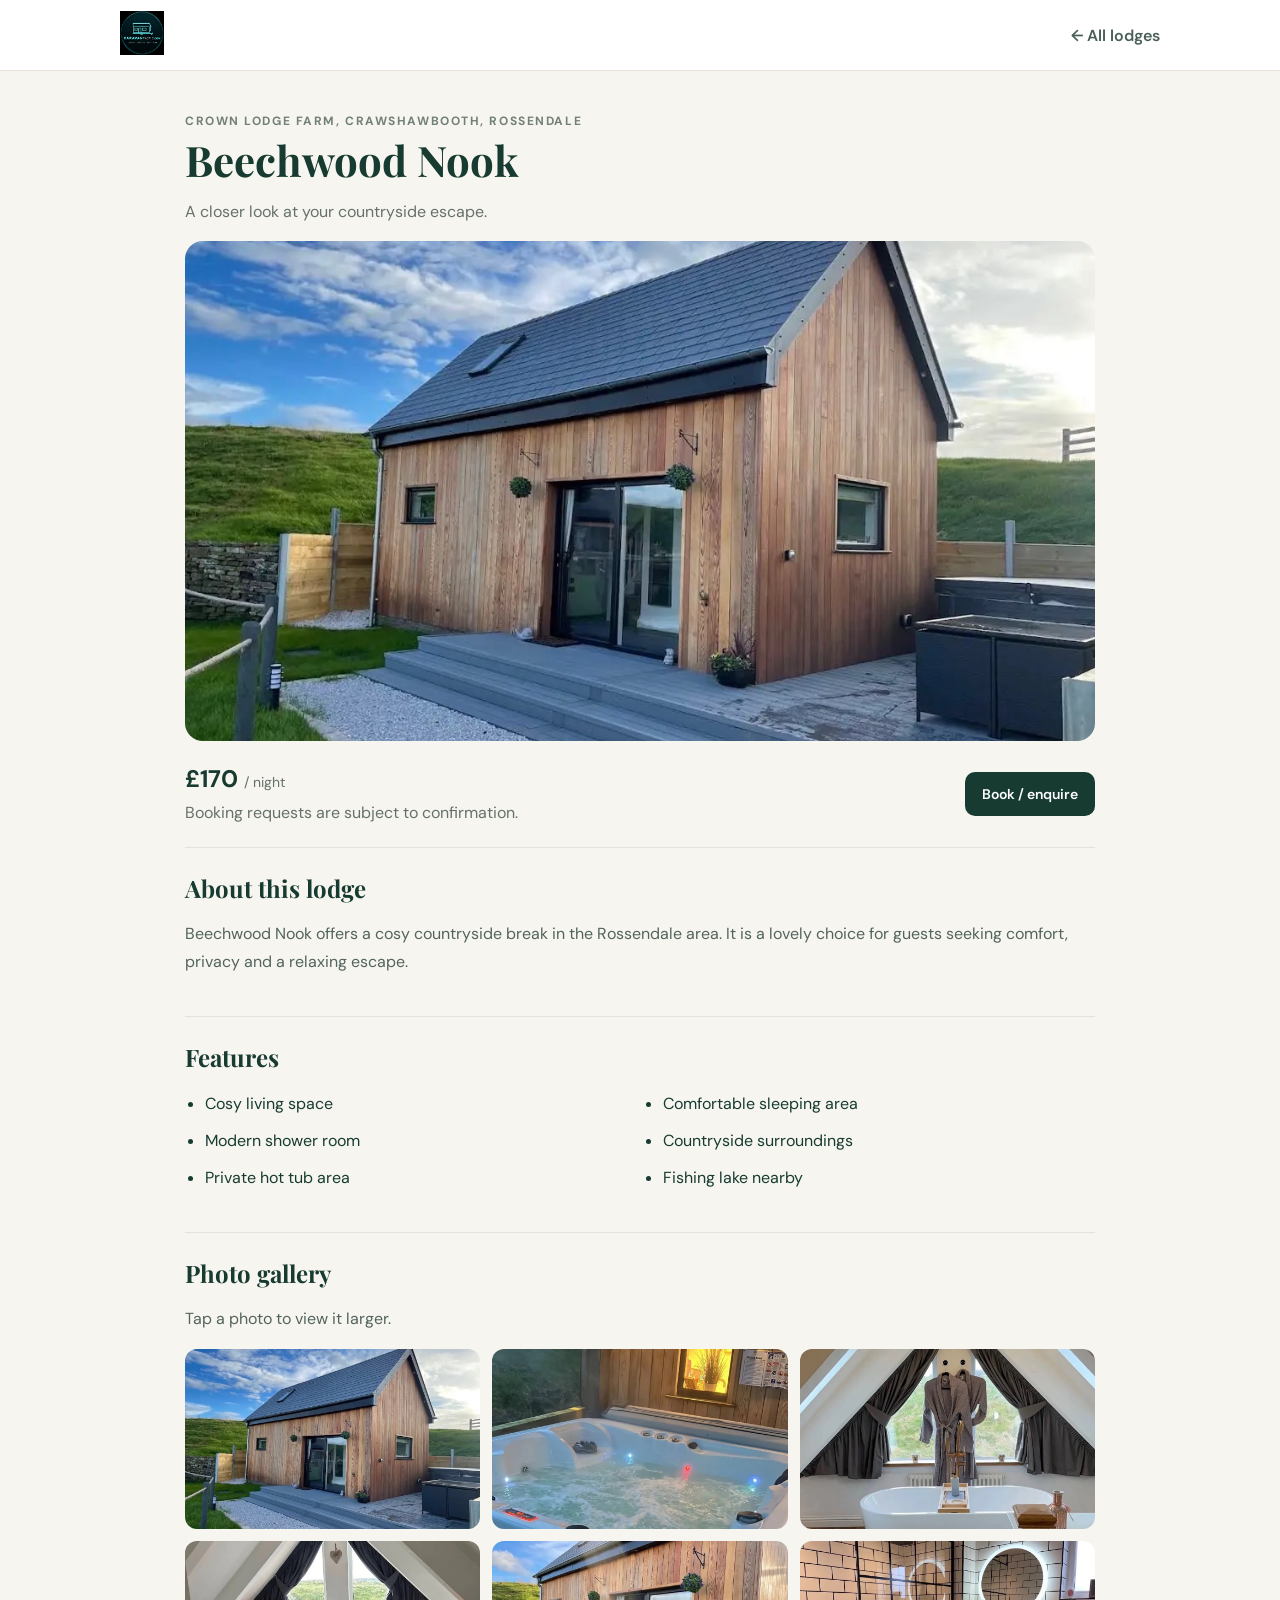
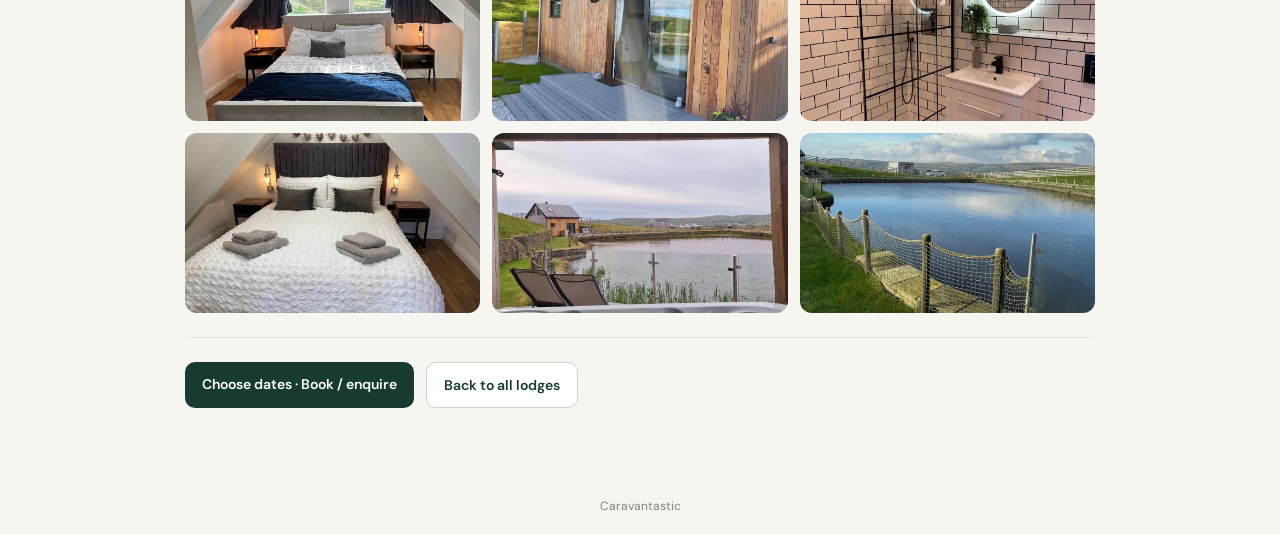
==== beechwood.html @ 0dffc5d6 "Add files via upload" ====
<!doctype html><html lang="en"><head><meta charset="utf-8"><meta name="viewport" content="width=device-width,initial-scale=1"><title>Caravantastic | Beechwood Nook</title><link rel="stylesheet" href="style.css"></head><body><header><div class="wrap nav"><a class="brand" href="index.html"><img src="logo.jpeg" alt="Caravantastic"></a><a class="back-link" href="index.html">← All lodges</a></div></header><main><div class="wrap lodge-detail"><div class="eyebrow">Crown Lodge Farm, Crawshawbooth, Rossendale</div><h1>Beechwood Nook</h1><p class="sub">A closer look at your countryside escape.</p><img class="detail-cover" src="beechwood-01.jpeg" alt="Beechwood Nook cover photo"><div class="detail-heading"><div><div class="price">£170 <span>/ night</span></div><p class="sub">Booking requests are subject to confirmation.</p></div><button onclick="book()">Book / enquire</button></div><section class="detail-section"><h2>About this lodge</h2><p>Beechwood Nook offers a cosy countryside break in the Rossendale area. It is a lovely choice for guests seeking comfort, privacy and a relaxing escape.</p></section><section class="detail-section"><h2>Features</h2><ul class="feature-list"><li>Cosy living space</li><li>Comfortable sleeping area</li><li>Modern shower room</li><li>Countryside surroundings</li><li>Private hot tub area</li><li>Fishing lake nearby</li></ul></section><section class="detail-section"><h2>Photo gallery</h2><p class="sub">Tap a photo to view it larger.</p><div class="photo-gallery"><a href="beechwood-01.jpeg" target="_blank" aria-label="View photo 1"><img src="beechwood-01.jpeg" alt="Beechwood Nook – photo 1" loading="lazy"></a>
<a href="beechwood-02.jpeg" target="_blank" aria-label="View photo 2"><img src="beechwood-02.jpeg" alt="Beechwood Nook – photo 2" loading="lazy"></a>
<a href="beechwood-03.jpeg" target="_blank" aria-label="View photo 3"><img src="beechwood-03.jpeg" alt="Beechwood Nook – photo 3" loading="lazy"></a>
<a href="beechwood-04.jpeg" target="_blank" aria-label="View photo 4"><img src="beechwood-04.jpeg" alt="Beechwood Nook – photo 4" loading="lazy"></a>
<a href="beechwood-05.jpeg" target="_blank" aria-label="View photo 5"><img src="beechwood-05.jpeg" alt="Beechwood Nook – photo 5" loading="lazy"></a>
<a href="beechwood-06.jpeg" target="_blank" aria-label="View photo 6"><img src="beechwood-06.jpeg" alt="Beechwood Nook – photo 6" loading="lazy"></a>
<a href="beechwood-07.jpeg" target="_blank" aria-label="View photo 7"><img src="beechwood-07.jpeg" alt="Beechwood Nook – photo 7" loading="lazy"></a>
<a href="beechwood-08.jpeg" target="_blank" aria-label="View photo 8"><img src="beechwood-08.jpeg" alt="Beechwood Nook – photo 8" loading="lazy"></a>
<a href="beechwood-09.jpeg" target="_blank" aria-label="View photo 9"><img src="beechwood-09.jpeg" alt="Beechwood Nook – photo 9" loading="lazy"></a></div></section><div class="detail-cta"><button onclick="book()">Choose dates · Book / enquire</button><a class="btn secondary" href="index.html">Back to all lodges</a></div></div></main><footer>Caravantastic</footer><script src="common.js"></script><script>function book(){save({property:'Beechwood Nook',location:'Crown Lodge Farm, Crawshawbooth, Rossendale',price:170});location.href='dates.html'}</script></body></html>
---- style.css ----
@import url('https://fonts.googleapis.com/css2?family=DM+Sans:wght@400;500;600;700&family=Playfair+Display:wght@600;700&display=swap');
*{box-sizing:border-box}body{margin:0;background:#f7f5f0;color:#173b31;font-family:'DM Sans',sans-serif}a{text-decoration:none;color:inherit}.wrap{max-width:1080px;margin:auto;padding:0 20px}header{background:#fff;border-bottom:1px solid #e8e4dc}.nav{height:70px;display:flex;align-items:center;justify-content:space-between}.brand img{height:44px;max-width:190px;object-fit:contain}.brand-text{font:700 26px 'Playfair Display',serif}.step{font-size:13px;color:#6e776f}main{padding:42px 0 70px}h1,h2{font-family:'Playfair Display',serif}h1{font-size:42px;line-height:1.1;margin:8px 0 12px}.eyebrow{text-transform:uppercase;letter-spacing:.13em;font-size:12px;font-weight:700;color:#718078}.sub,.muted{color:#65716b;line-height:1.6}.grid,.pay-grid{display:grid;grid-template-columns:repeat(2,1fr);gap:22px;margin-top:28px}.card,.panel,.pay-card{background:#fff;border:1px solid #e6e2da;border-radius:18px;box-shadow:0 8px 28px rgba(23,59,49,.06)}.card{overflow:hidden}.gallery{display:grid;grid-template-columns:2fr 1fr;gap:4px;height:260px;background:#eee}.gallery img{width:100%;height:100%;object-fit:cover}.gallery .side{display:grid;grid-template-rows:1fr 1fr;gap:4px}.info,.panel,.pay-card{padding:22px}.location{color:#6c7771;font-size:14px}.price{font-weight:700;font-size:19px;margin:12px 0}.features{display:flex;flex-wrap:wrap;gap:7px;margin:14px 0}.tag{background:#f0f3ef;border-radius:999px;padding:7px 10px;font-size:12px;color:#496058}button,.btn{border:0;background:#173b31;color:#fff;padding:13px 17px;border-radius:10px;font:600 14px 'DM Sans';cursor:pointer;display:inline-flex;justify-content:center}.secondary{background:#fff!important;color:#173b31!important;border:1px solid #ccd4cf!important}.actions{display:flex;gap:12px;margin-top:28px}.right{margin-left:auto}.row,.summary{display:grid;grid-template-columns:1fr 1fr;gap:16px}.field{margin-bottom:17px}label{display:block;font-weight:600;font-size:13px;margin-bottom:7px}input,textarea{width:100%;border:1px solid #d5dcd7;border-radius:10px;padding:13px;background:#fff;font:15px 'DM Sans';color:#173b31}textarea{min-height:110px}.notice{background:#f0f3ef;border-radius:12px;padding:14px;margin:15px 0;color:#52645d;font-size:13px;line-height:1.5}.summary{gap:0;border-top:1px solid #e8e4dc}.summary div{padding:13px 0;border-bottom:1px solid #e8e4dc}.summary strong{display:block;font-size:12px;color:#748078;margin-bottom:4px}.total{font-size:24px;font-weight:700;margin-top:20px}.wallet{word-break:break-all;background:#f5f6f3;padding:12px;border-radius:9px;font-size:13px;margin:12px 0}footer{text-align:center;color:#7a837e;font-size:12px;padding:20px}@media(max-width:720px){h1{font-size:34px}.grid,.pay-grid,.row,.summary{grid-template-columns:1fr}.gallery{height:230px}.nav{height:64px}}.content-section{max-width:1000px;margin:45px auto;padding:20px;text-align:center}.reviews-grid{display:grid;grid-template-columns:repeat(auto-fit,minmax(220px,1fr));gap:20px}.review-card{padding:25px;background:#f4f1ec;border-radius:15px}.detail-cover{width:100%;max-height:450px;object-fit:cover;border-radius:18px}.gallery{display:grid;grid-template-columns:repeat(auto-fit,minmax(180px,1fr));gap:15px}.gallery img{width:100%;height:190px;object-fit:cover;border-radius:12px}
.cabin-details-inline{max-width:1100px;margin:50px auto;padding:20px}.details-intro{text-align:center}.cabin-accordion{margin:25px 0;border:1px solid #ddd;border-radius:18px;overflow:hidden;background:#fff;box-shadow:0 8px 25px #0000000d}.cabin-accordion summary{display:flex;align-items:center;gap:20px;padding:15px;cursor:pointer;list-style:none}.cabin-accordion summary::-webkit-details-marker{display:none}.cabin-accordion summary img{width:130px;height:100px;object-fit:cover;border-radius:12px}.cabin-accordion summary span{display:flex;flex-direction:column;gap:8px}.cabin-accordion summary small{opacity:.7}.accordion-content{padding:0 22px 25px}.inline-gallery{display:grid;grid-template-columns:repeat(auto-fit,minmax(150px,1fr));gap:12px}.inline-gallery img{width:100%;height:170px;object-fit:cover;border-radius:12px}.accordion-content li{margin:8px 0}@media(max-width:600px){.cabin-accordion summary img{width:95px;height:80px}}

/* Caravantastic lodge pages */
.lodge-grid{align-items:stretch}.lodge-card{display:flex;flex-direction:column}.lodge-photo{display:block;height:280px;overflow:hidden;background:#e8e8e2}.lodge-photo img{width:100%;height:100%;object-fit:cover;transition:transform .25s}.lodge-photo:hover img{transform:scale(1.025)}.lodge-card .info{display:flex;flex-direction:column;align-items:flex-start;flex:1}.lodge-card h2{font-size:27px;margin:8px 0}.card-copy{color:#65716b;line-height:1.6;margin:5px 0}.price span{font-size:14px;font-weight:400;color:#65716b}.lodge-link{margin-top:auto;min-width:150px}.home-note{text-align:center;color:#65716b;font-size:13px;margin:28px 0 0}.back-link{font-weight:600;color:#496058}.lodge-detail{max-width:950px}.detail-heading{display:flex;justify-content:space-between;align-items:center;gap:20px;padding:22px 0;border-bottom:1px solid #e6e2da}.detail-heading .price{font-size:24px;margin:0}.detail-section{padding:24px 0;border-bottom:1px solid #e6e2da}.detail-section h2{margin:0 0 12px}.detail-section p{line-height:1.75;color:#52645d}.feature-list{display:grid;grid-template-columns:repeat(2,minmax(0,1fr));gap:8px 25px;padding-left:20px}.feature-list li{padding:4px 0}.photo-gallery{display:grid;grid-template-columns:repeat(3,minmax(0,1fr));gap:12px}.photo-gallery a{display:block;overflow:hidden;border-radius:12px;background:#eee}.photo-gallery img{display:block;width:100%;height:180px;object-fit:cover;transition:transform .2s}.photo-gallery a:hover img{transform:scale(1.03)}.detail-cta{display:flex;gap:12px;flex-wrap:wrap;padding-top:24px}.detail-cover{display:block;width:100%;max-height:500px;object-fit:cover;border-radius:18px}.detail-heading .sub{margin:6px 0 0}@media(max-width:720px){.lodge-grid{grid-template-columns:1fr}.lodge-photo{height:235px}.photo-gallery{grid-template-columns:repeat(2,minmax(0,1fr))}.photo-gallery img{height:145px}.detail-heading{align-items:flex-start;flex-direction:column}.feature-list{grid-template-columns:1fr}}
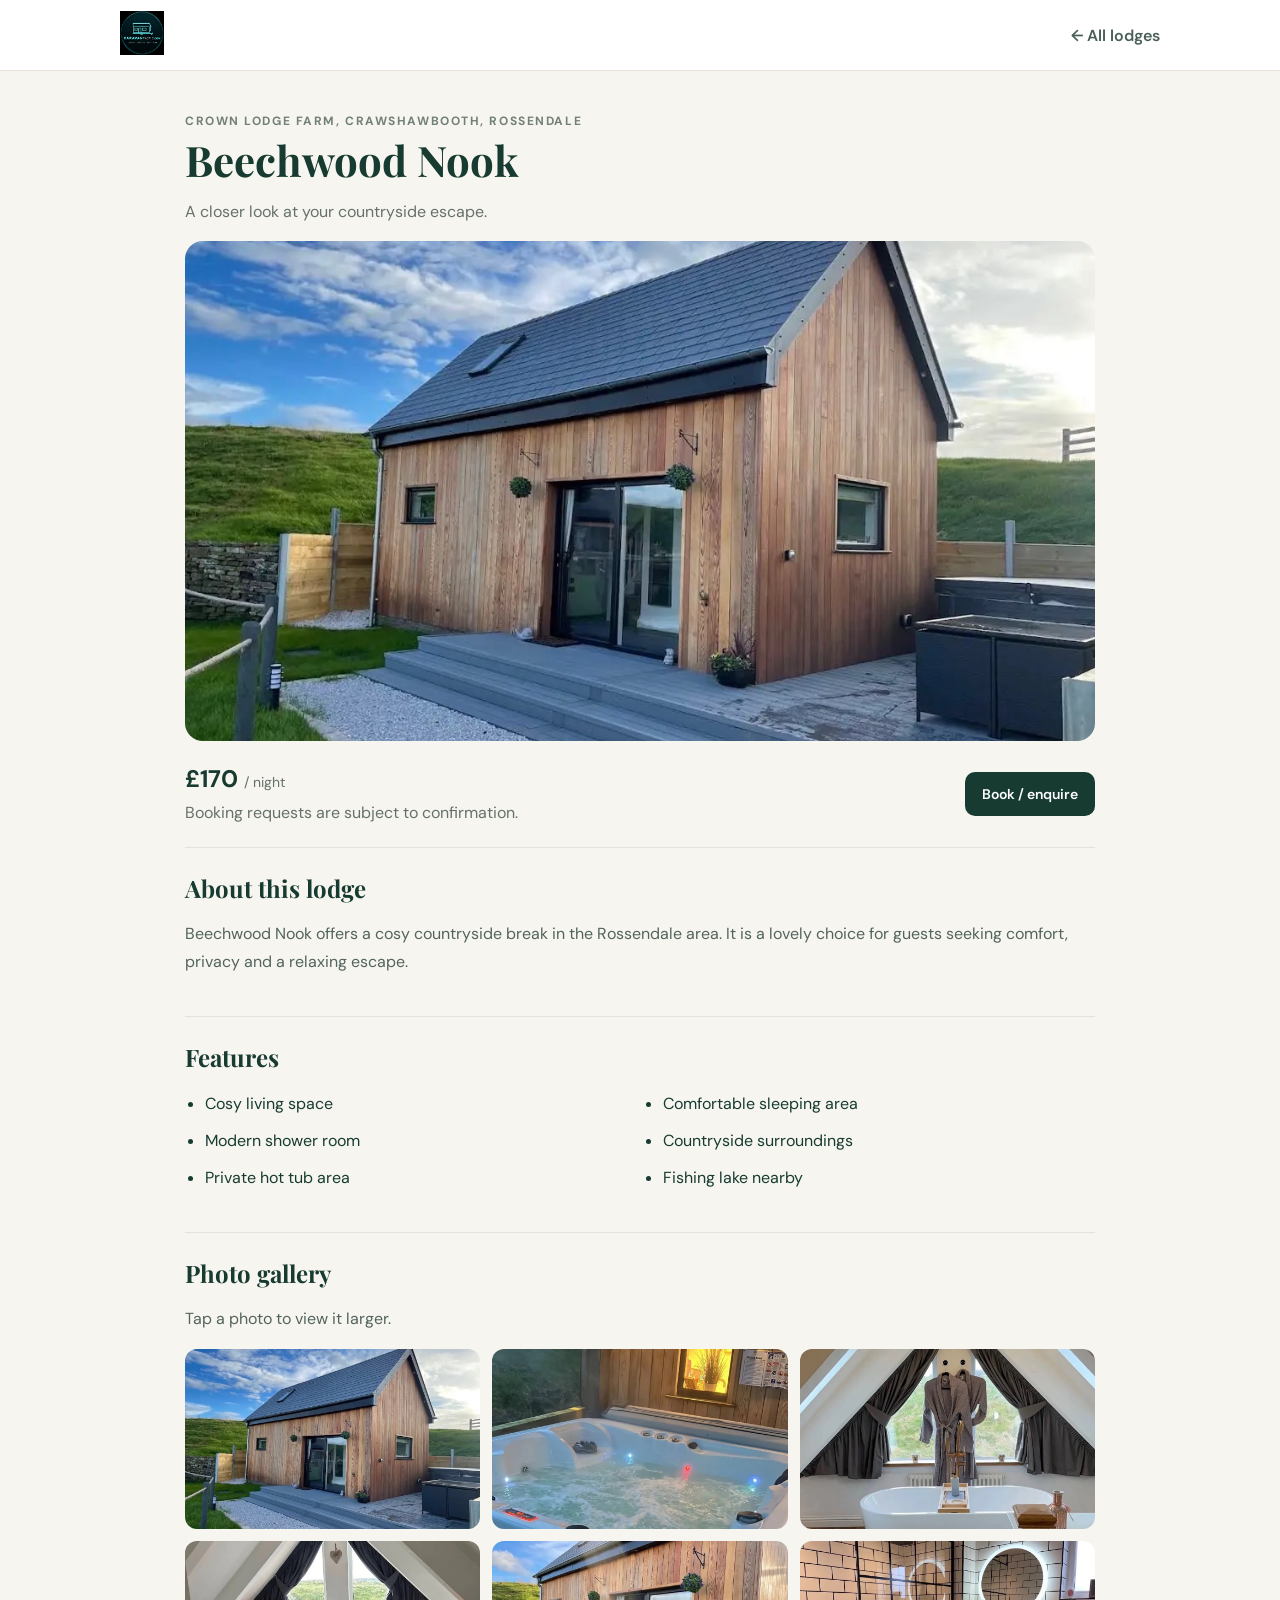
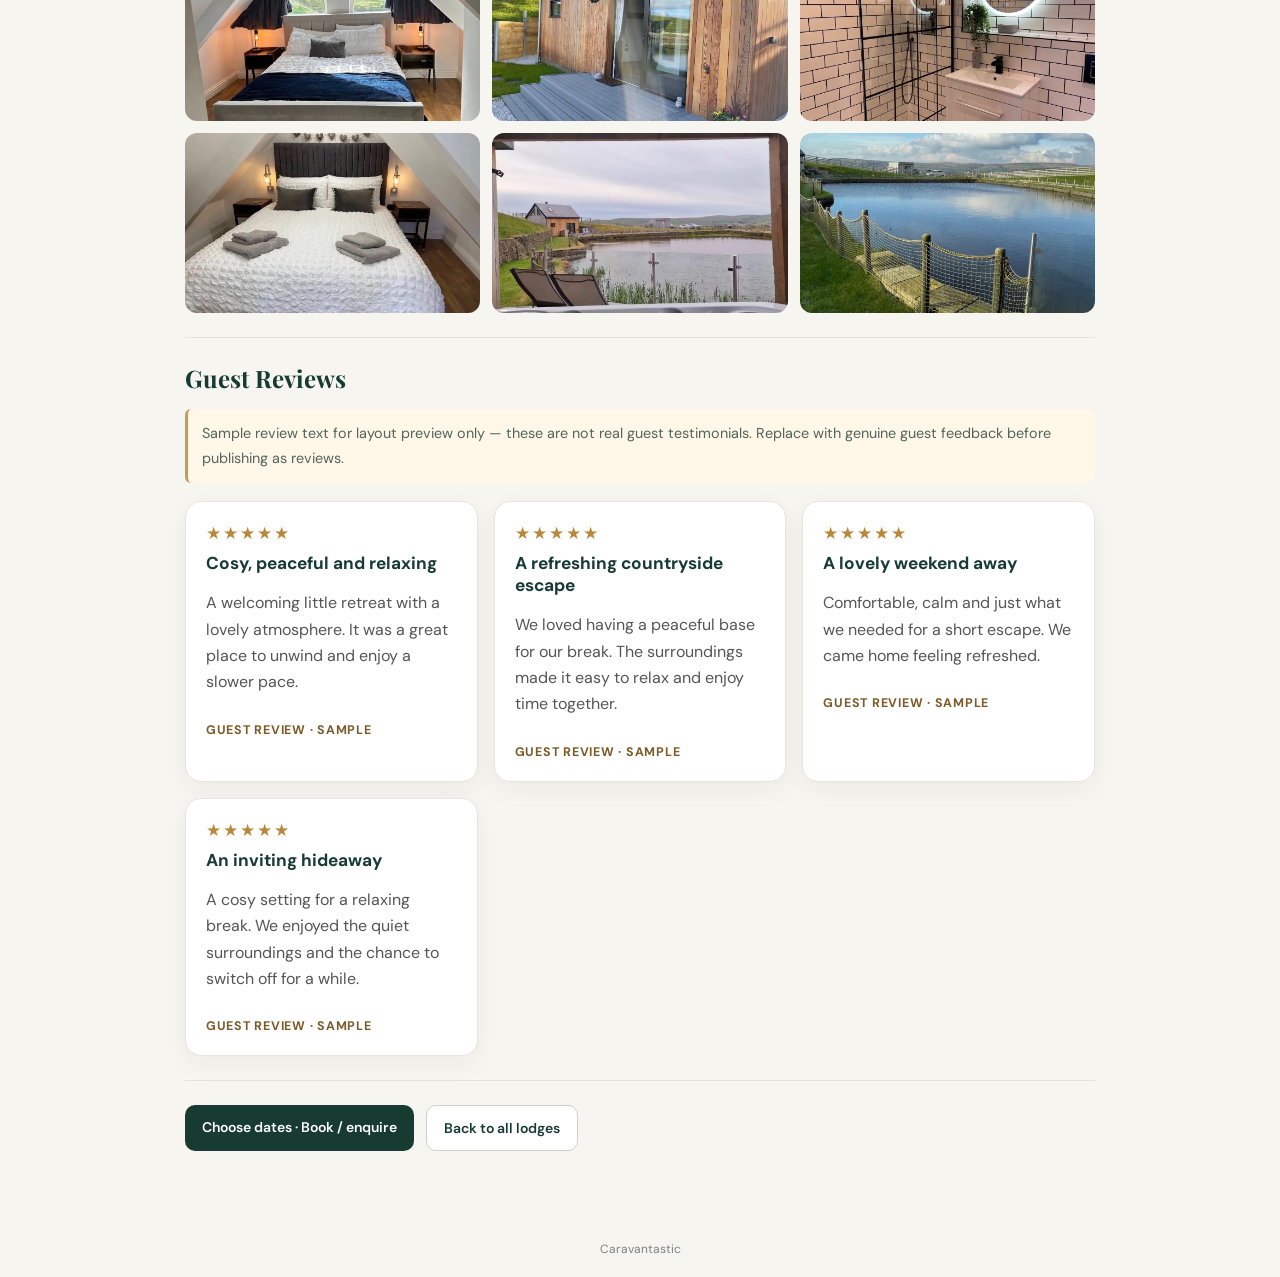
==== commit 13714941: "Add files via upload" ====
--- a/beechwood.html
+++ b/beechwood.html
@@ -6,4 +6,4 @@
 <a href="beechwood-06.jpeg" target="_blank" aria-label="View photo 6"><img src="beechwood-06.jpeg" alt="Beechwood Nook – photo 6" loading="lazy"></a>
 <a href="beechwood-07.jpeg" target="_blank" aria-label="View photo 7"><img src="beechwood-07.jpeg" alt="Beechwood Nook – photo 7" loading="lazy"></a>
 <a href="beechwood-08.jpeg" target="_blank" aria-label="View photo 8"><img src="beechwood-08.jpeg" alt="Beechwood Nook – photo 8" loading="lazy"></a>
-<a href="beechwood-09.jpeg" target="_blank" aria-label="View photo 9"><img src="beechwood-09.jpeg" alt="Beechwood Nook – photo 9" loading="lazy"></a></div></section><div class="detail-cta"><button onclick="book()">Choose dates · Book / enquire</button><a class="btn secondary" href="index.html">Back to all lodges</a></div></div></main><footer>Caravantastic</footer><script src="common.js"></script><script>function book(){save({property:'Beechwood Nook',location:'Crown Lodge Farm, Crawshawbooth, Rossendale',price:170});location.href='dates.html'}</script></body></html>+<a href="beechwood-09.jpeg" target="_blank" aria-label="View photo 9"><img src="beechwood-09.jpeg" alt="Beechwood Nook – photo 9" loading="lazy"></a></div></section><section class="detail-section guest-reviews"><h2>Guest Reviews</h2><p class="review-disclaimer">Sample review text for layout preview only — these are not real guest testimonials. Replace with genuine guest feedback before publishing as reviews.</p><div class="guest-review-grid"><article class="guest-review"><div class="review-stars" aria-label="5 out of 5 stars">★★★★★</div><h3>Cosy, peaceful and relaxing</h3><p>A welcoming little retreat with a lovely atmosphere. It was a great place to unwind and enjoy a slower pace.</p><span class="review-label">Guest review · SAMPLE</span></article><article class="guest-review"><div class="review-stars" aria-label="5 out of 5 stars">★★★★★</div><h3>A refreshing countryside escape</h3><p>We loved having a peaceful base for our break. The surroundings made it easy to relax and enjoy time together.</p><span class="review-label">Guest review · SAMPLE</span></article><article class="guest-review"><div class="review-stars" aria-label="5 out of 5 stars">★★★★★</div><h3>A lovely weekend away</h3><p>Comfortable, calm and just what we needed for a short escape. We came home feeling refreshed.</p><span class="review-label">Guest review · SAMPLE</span></article><article class="guest-review"><div class="review-stars" aria-label="5 out of 5 stars">★★★★★</div><h3>An inviting hideaway</h3><p>A cosy setting for a relaxing break. We enjoyed the quiet surroundings and the chance to switch off for a while.</p><span class="review-label">Guest review · SAMPLE</span></article></div></section><div class="detail-cta"><button onclick="book()">Choose dates · Book / enquire</button><a class="btn secondary" href="index.html">Back to all lodges</a></div></div></main><footer>Caravantastic</footer><script src="common.js"></script><script>function book(){save({property:'Beechwood Nook',location:'Crown Lodge Farm, Crawshawbooth, Rossendale',price:170});location.href='dates.html'}</script></body></html>
--- a/style.css
+++ b/style.css
@@ -4,3 +4,6 @@
 
 /* Caravantastic lodge pages */
 .lodge-grid{align-items:stretch}.lodge-card{display:flex;flex-direction:column}.lodge-photo{display:block;height:280px;overflow:hidden;background:#e8e8e2}.lodge-photo img{width:100%;height:100%;object-fit:cover;transition:transform .25s}.lodge-photo:hover img{transform:scale(1.025)}.lodge-card .info{display:flex;flex-direction:column;align-items:flex-start;flex:1}.lodge-card h2{font-size:27px;margin:8px 0}.card-copy{color:#65716b;line-height:1.6;margin:5px 0}.price span{font-size:14px;font-weight:400;color:#65716b}.lodge-link{margin-top:auto;min-width:150px}.home-note{text-align:center;color:#65716b;font-size:13px;margin:28px 0 0}.back-link{font-weight:600;color:#496058}.lodge-detail{max-width:950px}.detail-heading{display:flex;justify-content:space-between;align-items:center;gap:20px;padding:22px 0;border-bottom:1px solid #e6e2da}.detail-heading .price{font-size:24px;margin:0}.detail-section{padding:24px 0;border-bottom:1px solid #e6e2da}.detail-section h2{margin:0 0 12px}.detail-section p{line-height:1.75;color:#52645d}.feature-list{display:grid;grid-template-columns:repeat(2,minmax(0,1fr));gap:8px 25px;padding-left:20px}.feature-list li{padding:4px 0}.photo-gallery{display:grid;grid-template-columns:repeat(3,minmax(0,1fr));gap:12px}.photo-gallery a{display:block;overflow:hidden;border-radius:12px;background:#eee}.photo-gallery img{display:block;width:100%;height:180px;object-fit:cover;transition:transform .2s}.photo-gallery a:hover img{transform:scale(1.03)}.detail-cta{display:flex;gap:12px;flex-wrap:wrap;padding-top:24px}.detail-cover{display:block;width:100%;max-height:500px;object-fit:cover;border-radius:18px}.detail-heading .sub{margin:6px 0 0}@media(max-width:720px){.lodge-grid{grid-template-columns:1fr}.lodge-photo{height:235px}.photo-gallery{grid-template-columns:repeat(2,minmax(0,1fr))}.photo-gallery img{height:145px}.detail-heading{align-items:flex-start;flex-direction:column}.feature-list{grid-template-columns:1fr}}
+
+/* Guest review cards */
+.guest-review-grid{display:grid;grid-template-columns:repeat(auto-fit,minmax(220px,1fr));gap:16px;margin-top:18px}.guest-review{background:#fff;border:1px solid #e7e5df;border-radius:16px;padding:20px;box-shadow:0 8px 24px rgba(30,40,30,.05)}.guest-review h3{margin:8px 0;font-size:1.08rem}.guest-review p{color:#555;line-height:1.65}.review-stars{letter-spacing:2px;color:#b8893d;font-size:1.05rem}.review-label{display:inline-block;margin-top:10px;font-size:.78rem;font-weight:700;color:#7b5b2b;text-transform:uppercase;letter-spacing:.06em}.review-disclaimer{padding:12px 14px;background:#fff7e8;border-left:3px solid #c69b52;border-radius:6px;color:#684e25;font-size:.9rem;line-height:1.5}
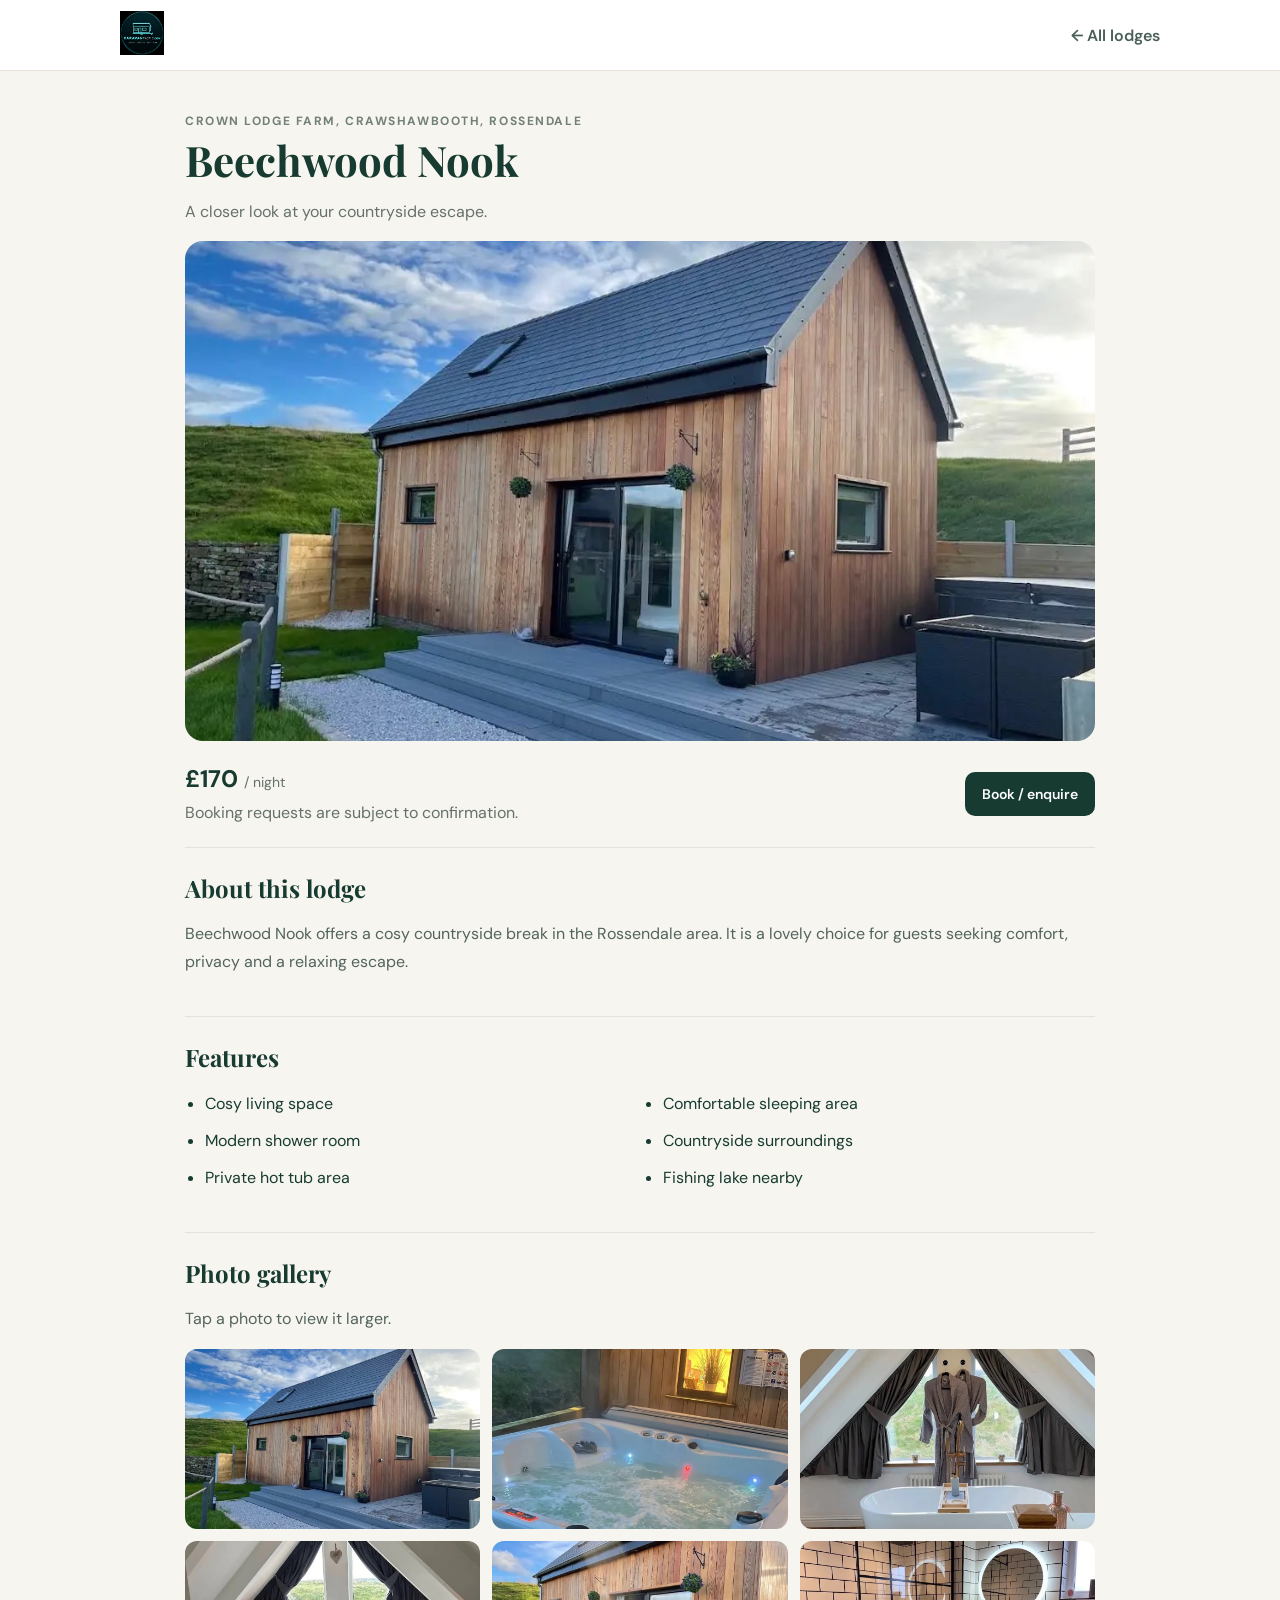
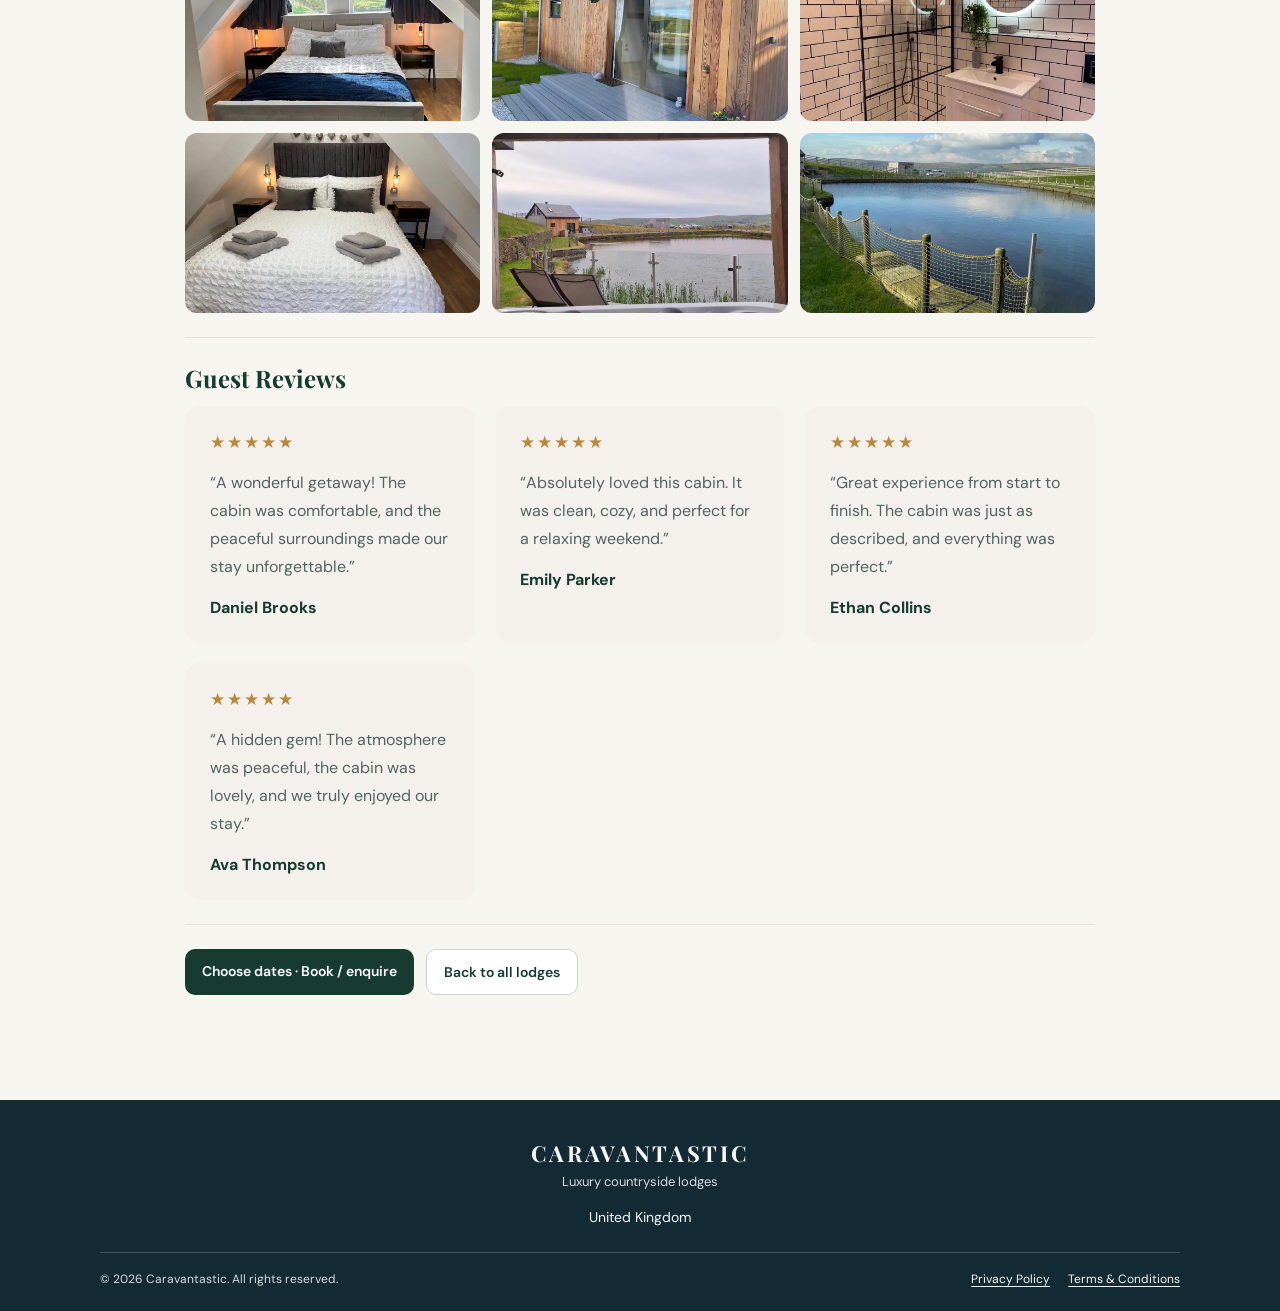
==== commit 357b8fe4: "Add files via upload" ====
--- a/beechwood.html
+++ b/beechwood.html
@@ -6,4 +6,4 @@
 <a href="beechwood-06.jpeg" target="_blank" aria-label="View photo 6"><img src="beechwood-06.jpeg" alt="Beechwood Nook – photo 6" loading="lazy"></a>
 <a href="beechwood-07.jpeg" target="_blank" aria-label="View photo 7"><img src="beechwood-07.jpeg" alt="Beechwood Nook – photo 7" loading="lazy"></a>
 <a href="beechwood-08.jpeg" target="_blank" aria-label="View photo 8"><img src="beechwood-08.jpeg" alt="Beechwood Nook – photo 8" loading="lazy"></a>
-<a href="beechwood-09.jpeg" target="_blank" aria-label="View photo 9"><img src="beechwood-09.jpeg" alt="Beechwood Nook – photo 9" loading="lazy"></a></div></section><section class="detail-section guest-reviews"><h2>Guest Reviews</h2><p class="review-disclaimer">Sample review text for layout preview only — these are not real guest testimonials. Replace with genuine guest feedback before publishing as reviews.</p><div class="guest-review-grid"><article class="guest-review"><div class="review-stars" aria-label="5 out of 5 stars">★★★★★</div><h3>Cosy, peaceful and relaxing</h3><p>A welcoming little retreat with a lovely atmosphere. It was a great place to unwind and enjoy a slower pace.</p><span class="review-label">Guest review · SAMPLE</span></article><article class="guest-review"><div class="review-stars" aria-label="5 out of 5 stars">★★★★★</div><h3>A refreshing countryside escape</h3><p>We loved having a peaceful base for our break. The surroundings made it easy to relax and enjoy time together.</p><span class="review-label">Guest review · SAMPLE</span></article><article class="guest-review"><div class="review-stars" aria-label="5 out of 5 stars">★★★★★</div><h3>A lovely weekend away</h3><p>Comfortable, calm and just what we needed for a short escape. We came home feeling refreshed.</p><span class="review-label">Guest review · SAMPLE</span></article><article class="guest-review"><div class="review-stars" aria-label="5 out of 5 stars">★★★★★</div><h3>An inviting hideaway</h3><p>A cosy setting for a relaxing break. We enjoyed the quiet surroundings and the chance to switch off for a while.</p><span class="review-label">Guest review · SAMPLE</span></article></div></section><div class="detail-cta"><button onclick="book()">Choose dates · Book / enquire</button><a class="btn secondary" href="index.html">Back to all lodges</a></div></div></main><footer>Caravantastic</footer><script src="common.js"></script><script>function book(){save({property:'Beechwood Nook',location:'Crown Lodge Farm, Crawshawbooth, Rossendale',price:170});location.href='dates.html'}</script></body></html>+<a href="beechwood-09.jpeg" target="_blank" aria-label="View photo 9"><img src="beechwood-09.jpeg" alt="Beechwood Nook – photo 9" loading="lazy"></a></div></section><section class="detail-section guest-reviews"><h2>Guest Reviews</h2><div class="reviews-grid"><article class="review-card"><div class="review-stars" aria-label="5 out of 5 stars">★★★★★</div><p>“A wonderful getaway! The cabin was comfortable, and the peaceful surroundings made our stay unforgettable.”</p><strong>Daniel Brooks</strong></article><article class="review-card"><div class="review-stars" aria-label="5 out of 5 stars">★★★★★</div><p>“Absolutely loved this cabin. It was clean, cozy, and perfect for a relaxing weekend.”</p><strong>Emily Parker</strong></article><article class="review-card"><div class="review-stars" aria-label="5 out of 5 stars">★★★★★</div><p>“Great experience from start to finish. The cabin was just as described, and everything was perfect.”</p><strong>Ethan Collins</strong></article><article class="review-card"><div class="review-stars" aria-label="5 out of 5 stars">★★★★★</div><p>“A hidden gem! The atmosphere was peaceful, the cabin was lovely, and we truly enjoyed our stay.”</p><strong>Ava Thompson</strong></article></div></section><div class="detail-cta"><button onclick="book()">Choose dates · Book / enquire</button><a class="btn secondary" href="index.html">Back to all lodges</a></div></div></main><footer class="site-footer"><div class="footer-brand">CARAVANTASTIC</div><div class="footer-tagline">Luxury countryside lodges</div><div class="footer-location">United Kingdom</div><div class="footer-bottom"><span>© 2026 Caravantastic. All rights reserved.</span><nav aria-label="Footer"><a href="privacy.html">Privacy Policy</a><a href="terms.html">Terms &amp; Conditions</a></nav></div></footer><script src="common.js"></script><script>function book(){save({property:'Beechwood Nook',location:'Crown Lodge Farm, Crawshawbooth, Rossendale',price:170});location.href='dates.html'}</script></body></html>
--- a/style.css
+++ b/style.css
@@ -7,3 +7,15 @@
 
 /* Guest review cards */
 .guest-review-grid{display:grid;grid-template-columns:repeat(auto-fit,minmax(220px,1fr));gap:16px;margin-top:18px}.guest-review{background:#fff;border:1px solid #e7e5df;border-radius:16px;padding:20px;box-shadow:0 8px 24px rgba(30,40,30,.05)}.guest-review h3{margin:8px 0;font-size:1.08rem}.guest-review p{color:#555;line-height:1.65}.review-stars{letter-spacing:2px;color:#b8893d;font-size:1.05rem}.review-label{display:inline-block;margin-top:10px;font-size:.78rem;font-weight:700;color:#7b5b2b;text-transform:uppercase;letter-spacing:.06em}.review-disclaimer{padding:12px 14px;background:#fff7e8;border-left:3px solid #c69b52;border-radius:6px;color:#684e25;font-size:.9rem;line-height:1.5}
+
+
+/* Refined site footer and review empty state */
+.site-footer{background:#142b35;color:#f7f8f7;text-align:center;padding:38px 20px 24px;margin-top:35px}
+.footer-brand{font-family:'Playfair Display',serif;font-size:22px;font-weight:700;letter-spacing:.12em}
+.footer-tagline{font-size:13px;color:#d3dcdf;margin-top:5px}
+.footer-location{font-size:14px;margin-top:18px;color:#f7f8f7}
+.footer-bottom{max-width:1080px;margin:26px auto 0;padding-top:18px;border-top:1px solid #40545c;display:flex;justify-content:space-between;align-items:center;gap:16px;font-size:12px;color:#d3dcdf}
+.footer-bottom nav{display:flex;gap:18px;flex-wrap:wrap;justify-content:center}
+.footer-bottom a{color:#f7f8f7;text-decoration:underline;text-underline-offset:3px}
+.reviews-coming-soon{background:#fff;border:1px solid #e7e5df;border-radius:12px;padding:18px;color:#65716b!important}
+@media(max-width:600px){.footer-bottom{flex-direction:column;line-height:1.6}}
